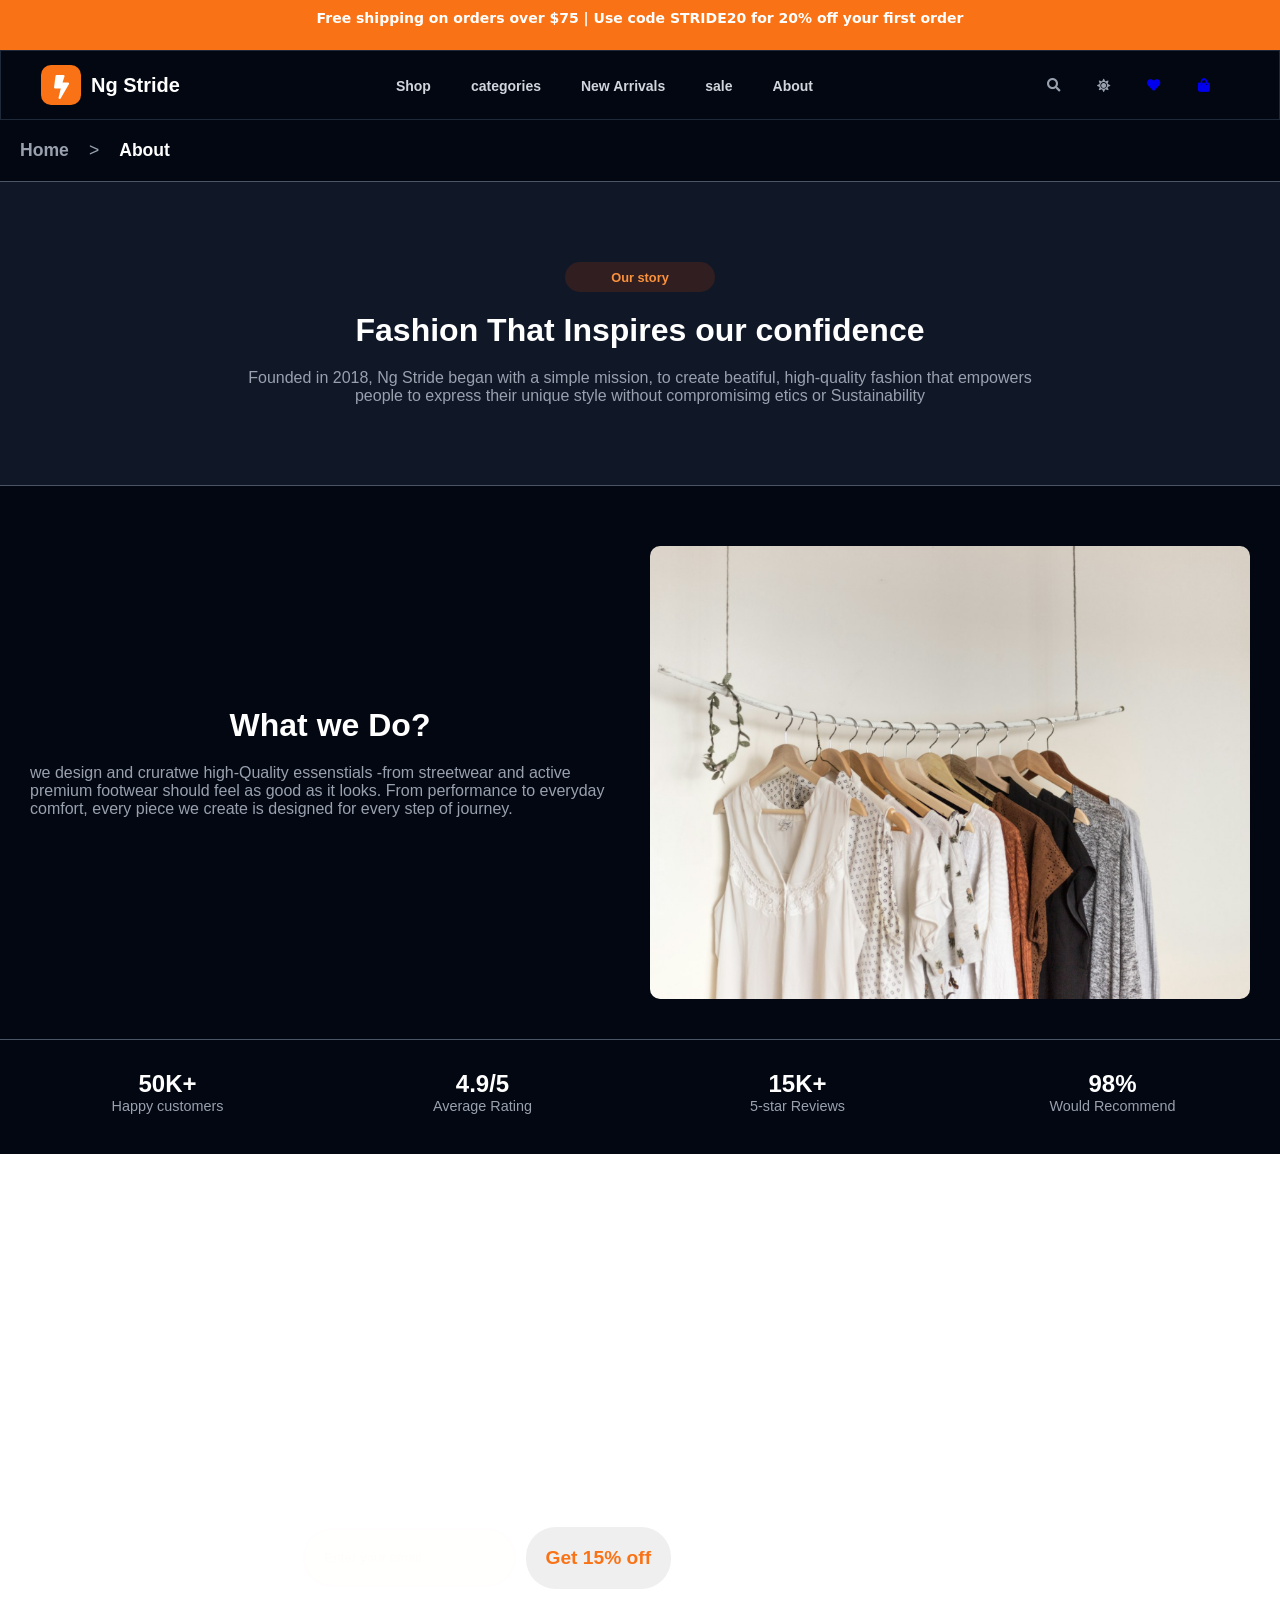
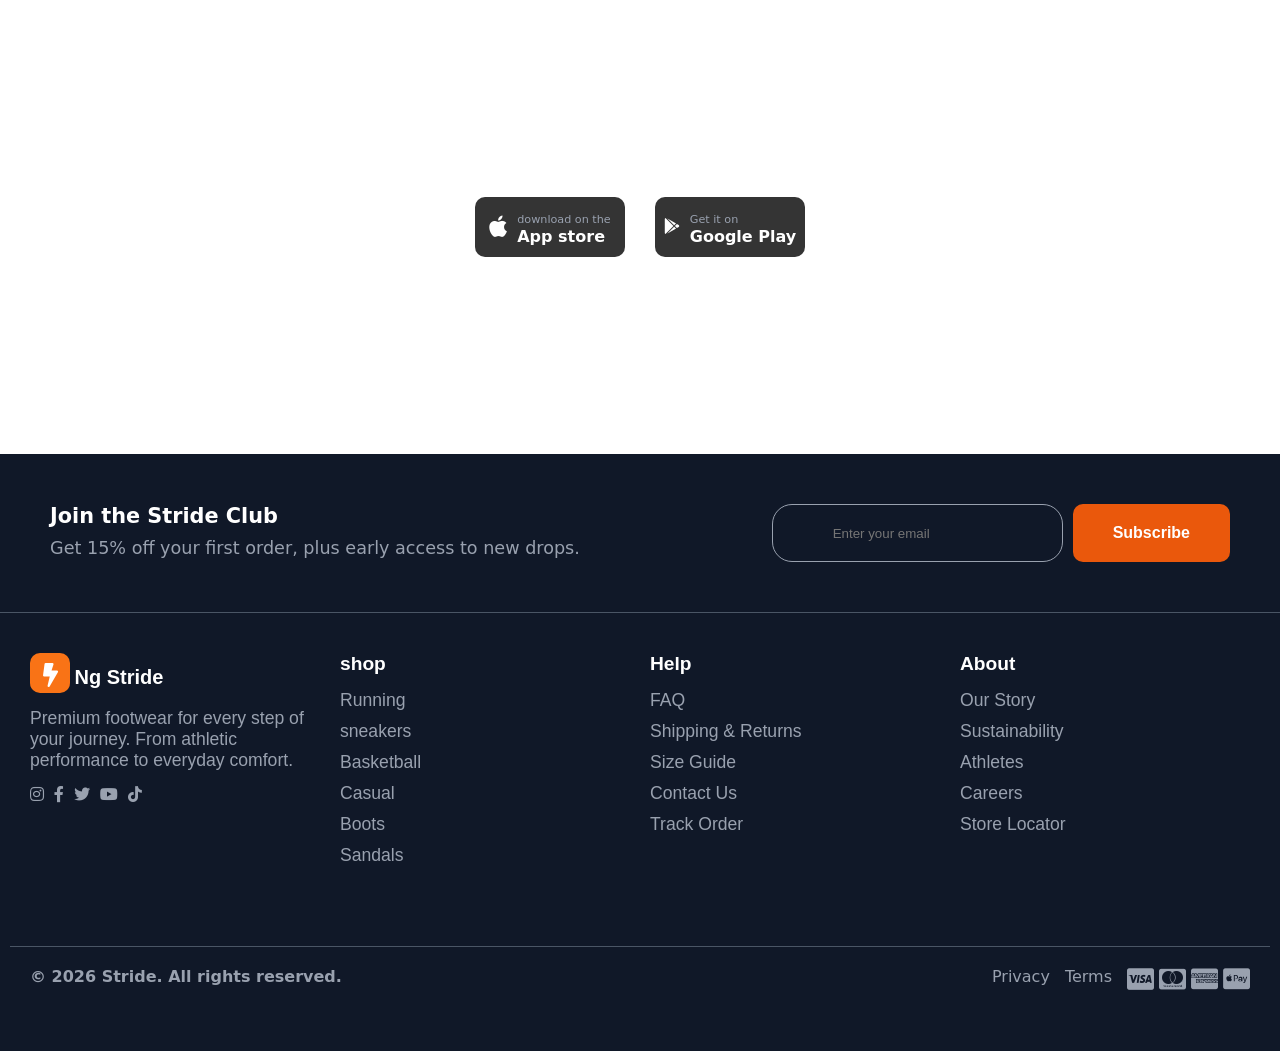
==== pages/about.html @ d8aba614 "eighth initialiation" ====
<!DOCTYPE html>
<html lang="en">
<head>
    <meta charset="UTF-8">
    <meta name="viewport" content="width=device-width, initial-scale=1.0">
    <title>Ng stride</title>
</head>
<link rel="stylesheet" href="../Assets/css/about.css">
<link rel="stylesheet" href="../Assets/fontawesome-free-5.15.4-web/css/all.min.css">
<body>
     <div class="head">
            <h1>Free shipping on orders over $75 | Use code STRIDE20 for 20% off your first order</h1>
         </div>
       
    <header class="header">
         <!-- Header begins -->
                <button class="allbtn" id="togglebtn"><i class="fas fa-bars"></i></button>
            <div class="logocon">
            <i class="fas fa-bolt head"></i>
            <a href="../index.html" class="logo "><strong>Ng Stride</strong></a>
         </div>
    <nav class="navcon" id="nav">
        <ul id="links">
            <li><a href="./pages/shop.html">Shop</a></li>
            <li><a href="./categories.html">categories</a></li>
            <li><a href="./pages/Newarrivals.html">New Arrivals</a></li>
            <li><a href="./pages/sale.html">sale</a></li>
            <li><a href="./pages/about.html">About</a></li>
          <ul class="specials">
            <li><a href="./pages/wishlist.html">wishlist</a></li>
            <li><a href="../index.html">My account</a></li>
          </ul>
        </ul>
          </nav>
         <div class="icons">
            <button class="allbtn">
               <i class="fa fa-search"></i>
            </button>
             <button class="allbtn">
                <i class="fas fa-sun"></i>
             </button>
             <button class="allbtn btn"><a href="./pages/wishlist.html"><i class="fas fa-heart"></i></a></button>
             <button class="allbtn"><a href="./pages/wishlist.html"><i class="fa fa-shopping-bag"></i></a></button>
        </div>
          <!-- Header Ends -->
    </header>
    <!-- main begins -->
    <main class="main">
        <!-- categotry head -->
       <div class="categoryhead">
        <h5><a href="../index.html">Home</a></h5>
        <p>></p>
        <h5>About</h5>
       </div>
       <!-- End of category head -->
        <!-- Beginning of fashion -->
       <section>
        <div class="fashion">
            <h5>Our story</h5>
             <h3>Fashion That Inspires our confidence</h3>
             <p>Founded in 2018, Ng Stride began with a simple mission, to create beatiful, high-quality fashion that empowers people to express their unique style without compromisimg etics or Sustainability</p>
        </div>
       </section>
       <!-- End of fashion -->
        <!-- Beginning of what we offer-->
       <section class="whatwedo">
         <div class="whatwedocont">
             <div class="whatweoffer">
           <h1>What we Do?</h1>
           <p>we design and cruratwe high-Quality essenstials -from streetwear and active premium footwear should feel as good as it looks. From performance to everyday comfort, every piece we create is designed for every step of journey.
           </p>
           <p>

           </p>
       </div>
       <div class="imaage">
         <img src="../Assets/images/clothingimage.PNG" alt="" width="100%" class="clothingbg">
       </div>
         </div>
       </section>
    <!-- End of what we offer-->
     <section class="tablecont">
      <!-- happy Customers -->
                  <div class="happycont">
                          <div class="happycustomers">
                        <h1>50K+</h1>
                        <p>Happy customers</p>
                     </div>
                     <div class="happycustomers">
                        <h1>4.9/5</h1>
                        <p>Average Rating</p>
                     </div>
                     <div class="happycustomers">
                        <h1>15K+</h1>
                        <p>5-star Reviews</p>
                     </div>
                     <div>
                        <h1>98%</h1>
                        <p>Would Recommend</p>
                     </div>
                  </div>
                  <!-- end of happy customers -->
     </section>
        <!-- Ready to step up your game -->
              <section class="stepupcont">
               <div class="readytostepup">
               <h1>Ready to step up your game ?</h1>
               <p class="stridepara">Join the Stride community and get 15% off your first order. Plus, early access to new releases and exclusive member-only deals.</p>
               <div class="buttons">
                  <div class="inputcont">
                  <input type="text" name="" id="" placeholder="Enter your email" class="input">
                  </div>
                  <button class="getcont">Get 15% off</button>
               </div>
                 <p>No spam, ever. Unsubscribe anytime.</p>
                <div class="appscont">
                     <p>Download Our App</p>
                     <div class="appstorage">
                       <div class="applestore">
                        <h2>
                           <i class="fab fa-apple"></i>
                        </h2>
                        <div class="applecont">
                            <span>download on the</span>
                           <h4>App store</h4>
                        </div>
                     </div>
                     <div class="applestore">
                        <h4><i class="fab fa-google-play"></i></h4>
                      <div class="applecont">
                        <span>Get it on</span>
                        <h4>Google Play</h4>
                        </div>
                     </div>
                  </div>
               </div>
               </div>
            </section>
            <!-- End of Ready to step up your game -->
            <!-- Join the Stride club -->
             <section class="Strideclub">
               <div class="joincont">
                  <div class="join">
                     <h3>Join the Stride Club</h3>
                     <p>Get 15% off your first order, plus early access to new drops.</p>
                  </div>
                   <form class="subscribe">
                          <input type="text" class="enteremail" placeholder="Enter your email">
                        <button class="subbtn">Subscribe</button>
                     </form>
               </div>
             </section>
             <!-- End of Stride club -->
    </main>
    <!-- Footer begins -->
    <footer class="footer">
   <section class="fisrtchildfooter">
   <div class="leftfooter">
      <div class="Ngstridecont">
         <div class="logocont">
            <i class="fas fa-bolt head"></i>
            <a href="../index.html" class="logo "><strong>Ng Stride</strong></a>
         </div>
         <p class="footerpre">
            Premium footwear for every step of your journey. From athletic performance to everyday comfort.
         </p>
         <div class="footericons">
            <i class="fab fa-instagram"></i>
            <i class="fab fa-facebook-f"></i>
            <i class="fab fa-twitter"></i>
            <i class="fab fa-youtube"></i>
            <i class="fab fa-tiktok"></i>
         </div>
      </div>
         <article class="footerlinks">
         <h3>shop</h3>
         <ul class="shoplink">
            <li><a href="#">Running</a></li>
            <li><a href="#">sneakers</a></li>
            <li><a href="#">Basketball</a></li>
            <li><a href="#">Casual</a></li>
            <li><a href="#">Boots</a></li>
            <li><a href="#">Sandals</a></li>
         </ul>
      </article>
       <article class="footerlinks">
         <h3>Help</h3>
         <ul class="shoplink">
            <li><a href="#">FAQ</a></li>
            <li><a href="#">Shipping & Returns</a></li>
            <li><a href="#">Size Guide</a></li>
            <li><a href="#">Contact Us</a></li>
            <li><a href="#">Track Order</a></li>
         </ul>
      </article>
       <article class="footerlinks">
         <h3>About</h3>
         <ul class="shoplink">
            <li><a href="#">Our Story</a></li>
            <li><a href="#">Sustainability</a></li>
            <li><a href="#">Athletes</a></li>
            <li><a href="#">Careers</a></li>
            <li><a href="#">Store Locator</a></li>
         </ul>
      </article>
   </div>
   </section>
   <section class="Secondchildfooter">
      <h4>© 2026 Stride. All rights reserved.</h4>
      <div class="privacy">
         <p>Privacy</p>
         <p>Terms</p>
         <div class="privacyicons">
            <i class="fab fa-cc-visa"></i>
            <i class="fab fa-cc-mastercard"></i>
            <i class="fab fa-cc-amex"></i>
            <i class="fab fa-cc-apple-pay"></i>
         </div>
      </div>
   </section>
    </footer>
    <!-- footer ends -->
    <script src="../Assets/js/header.js"></script>
</body>
</html>
---- Assets/css/about.css ----
@import "./style.css";
@import "./header.css";
@import "./footer.css";
*{
    margin: 0px;
    padding: 0px;
    box-sizing: border-box;
}
.categoryhead{
    display: flex;
    gap: 20px;
     border-bottom: solid 0.5px var(--color-gray-600);
    padding: 20px;
    background-color: var(--color-gray-950);
    font-family: 'Gill Sans', 'Gill Sans MT', Calibri, 'Trebuchet MS', sans-serif;
}
.categoryhead h5 a{
      color: var(--color-gray-400);
      font-size: 1.1rem;
}
.categoryhead p{
    text-align: center;
      color: var(--color-gray-400);
      font-size: 1.1rem;
}
.categoryhead h5{
     color: var(--color-white);
      font-size: 1.1rem;
}
.fashion{
     display: flex;
     flex-direction: column;
     gap: 20px;
     align-items: center;
    justify-content: center;
    font-family: Verdana, Geneva, Tahoma, sans-serif;
   background-color: var(--color-gray-900);
   padding: 20px;
   padding-bottom: 80px;
   padding-top: 80px;
}
.fashion h5{
    display: flex;
    align-items: center;
    justify-content: center;
    width: 150px;
    height: 30px;
    background-color: var(--brownicon);
    color: var(--color-primary-400);
    font-size: 0.8rem;
    border-radius: 20px;
}
.fashion h3{
    display: flex;
    font-size: 2rem;
    color: var(--color-white);
    text-align: center;
}
.fashion p{
    display: flex;
    text-align: center;
    color: var(--color-gray-400);
    font-size: 1rem;
    max-width: 800px;
}
.whatwedo{
    display: flex;
    flex-direction: column;
    background-color: var(--color-gray-950);
     border-top: solid 0.5px var(--color-gray-600);
    padding: 30px;
   padding-bottom: 40px;
   padding-top: 60px;
   font-family: Verdana, Geneva, Tahoma, sans-serif;
}
.whatwedocont{
    display: grid;
    grid-template-columns: repeat(2, 1fr);
    gap: 20px;
}
.whatweoffer{
    display: flex;
    flex-direction: column;
    align-items: center;
    justify-content: center;
    gap: 20px;
}
.whatweoffer h1{
    display: flex;
    font-size: 2rem;
    color: var(--color-white);
    text-align: center;
}
.whatweoffer p{
    display: flex;
    /* text-align: center; */
    color: var(--color-gray-400);
    font-size: 1rem;

}
.imaage{
    display: flex;
    width: 100%;
    border-radius: 10px;
}
.clothingbg{
    display: flex;
    width: 100%;
    border-radius: 10px;
}
.tablecont{
     display: flex;
    flex-direction: column;
    background-color: var(--color-gray-950);
     border-top: solid 0.5px var(--color-gray-600);
    padding: 30px;
   padding-bottom: 40px;
   padding-top: 30px;
   font-family: Verdana, Geneva, Tahoma, sans-serif;
}
.happycont{
    display: grid;
    grid-template-columns: repeat(4, 1fr);
    gap: 40px;
    place-items: center;
}
.happycont h1{
     display: flex;
     align-items: center;
    font-size: 1.5rem;
    color: var(--color-white);
    text-align: center;
    justify-content: center;
}
.happycont p{
     display: flex;
     align-items: center;
     justify-content: center;
    /* text-align: center; */
    color: var(--color-gray-400);
    font-size: 0.9rem;

}
.stepupcont{
     min-height: 100vh;
    width: 100%;
    display: flex;
    align-items: center;
    justify-content: center;
    background-image: 
    linear-gradient(rgba(255,255,255,0.05) 1px, transparent 1px),
    linear-gradient(90deg, rgba(255,255,255,0.05)  1px, transparent 1px),
    linear-gradient(135deg, var(--color-primary-600) );
    background-size: 50px 50px,
                 50px 50px, 
                 cover 
    ;
    background-position: 0 0,
    0 0,
    center;
    position:relative;
    left: 0px;
    right: 0px;
    gap: 30px;
    padding: 50px;
}
.readytostepup{
    display: flex;
    flex-direction: column;
    align-items: center;
    color: var(--color-white);
    justify-content: center;
    gap: 20px;
    font-family: system-ui, -apple-system, BlinkMacSystemFont, 'Segoe UI', Roboto, Oxygen, Ubuntu, Cantarell, 'Open Sans', 'Helvetica Neue', sans-serif;
}
.readytostepup h1{
    font-size: 2.5rem;
    text-align: center;
}
.stridepara{
    text-align: center;
    font-size: 1.2rem;
    font-weight: 500;
    max-width: 570px;
}
.buttons{
   display: flex;
   gap: 10px;
  width: 100%; 
   flex-wrap: wrap;
   margin-top: 20px;
}
.inputcont{
    display: flex;
    justify-content: center;
    align-items: center;
    border-radius: 30px;
      
}
.inputcont:focus-within{
 border: 2px solid var(--color-primary-500);
}
.input{
    display: flex;
    flex-direction: column;
    background: var(--color-primary-50T);
    color:  var(--color-white);
    border-radius: 30px;
     border: 1px solid var(--color-primary-600);
     border: none;
     padding-left: 20px;
     border: 2px solid rgba(255, 250, 250, 0.363);
     font-weight: 500;
     width: 100%;
     padding: 20px;
}
.input::placeholder{
    color:  rgba(255, 250, 250, 0.363);
}
.input:focus{
      border: 2px solid var(--color-white);
      outline: none;
}
.getcont{
    display: flex;
    align-items: center;
    justify-content: center;
    /* width: 150px; */
    border-radius: 30px;
    border: none;
    color: var(--color-primary-500);
    font-weight: 600;
    font-size: 1.2rem;
     padding: 20px;
}
.appscont{
    display: flex;
    flex-direction: column;
    align-items: center;
    justify-content: center;
    margin-top: 100px;
    gap: 30px;
}
.appstorage{
    display: flex;
    align-items: center;
    justify-content: center;
    gap: 30px;
    font-family: system-ui, -apple-system, BlinkMacSystemFont, 'Segoe UI', Roboto, Oxygen, Ubuntu, Cantarell, 'Open Sans', 'Helvetica Neue', sans-serif;
}
.applestore{
    display: flex;
   align-items: center;
    justify-content: center;
    width: 150px;
    height: 60px;
    gap: 10px;
    border-radius: 10px;
 background-color: rgba(17, 17, 17, 0.85);
 transition: all 0.5s ease-in-out;
 cursor: pointer;
}
.applestore:hover{
    background-color: rgba(0, 0, 0, 1);
}
.applecont span{
    font-size: 0.7rem;
    color: var(--color-gray-400);
}
.Strideclub{
    display: flex;
    flex-direction: column;
     justify-content: space-between;
    background-color: var(--color-gray-900);
     padding: 50px 50px;
    padding-top: 50px;
}
.joincont{
    display: flex;
    justify-content: space-between;
    gap: 10px;
}
.join h3{
    color: var(--color-white);
    font-size: 1.3rem;
}
.join{
    display: flex;
    flex-direction: column;
    align-items: flex-start;
    gap: 10px;
}
.join p{
     color: var(--color-gray-400);
    font-size: 1.1rem;
   font-weight: 500;
    text-align: start;
}
.subscribe{
    display: flex;
    gap: 10px;
     font-family: system-ui, -apple-system, BlinkMacSystemFont, 'Segoe UI', Roboto, Oxygen, Ubuntu, Cantarell, 'Open Sans', 'Helvetica Neue', sans-serif;
}
.enteremail{
    border: none;
    padding: 20px 60px;
    background: transparent;
    border: 1px solid var(--color-gray-400);
    border-radius: 20px ;
    color: white;
}
.enteremail:focus{
outline: none;
 border: 6px double var(--color-primary-500);
}
.subbtn{
    padding: 20px 40px;
    border-radius: 10px;
    border: none;
    color: var(--color-white);
    background-color: var(--color-primary-600);
    font-size: 1rem;
    font-weight: 700;}
@media screen and (max-width:1023px){
    .happycont{
    display: grid;
    grid-template-columns: repeat(2, 1fr);
    place-items: center;
}
.Strideclub{
     display: flex;
     justify-content: center;
     align-items: center;
    background-color: var(--color-gray-900);
     padding: 50px 50px;
    padding-top: 50px;
}
.joincont{
    display: flex;
    flex-direction: column;
    justify-content: center;
    align-items: center;
    gap: 10px;
}
.join{
    display: flex;
    flex-direction: column;
    align-items: center;
    justify-content: center;
    gap: 10px;
    text-align: justify;
}
.join p{
    color: var(--color-gray-400);
    font-size: 1.1rem;
   font-weight: 500;
   text-align: center;
}
}
@media screen and (max-width:640px){
.whatwedocont{
    display: grid;
    grid-template-columns: 1fr;
}
.happycont{
    display: grid;
    grid-template-columns: 1fr;
    place-items: center;
}
.buttons{
    display: flex;
    flex-direction: column;
}
}
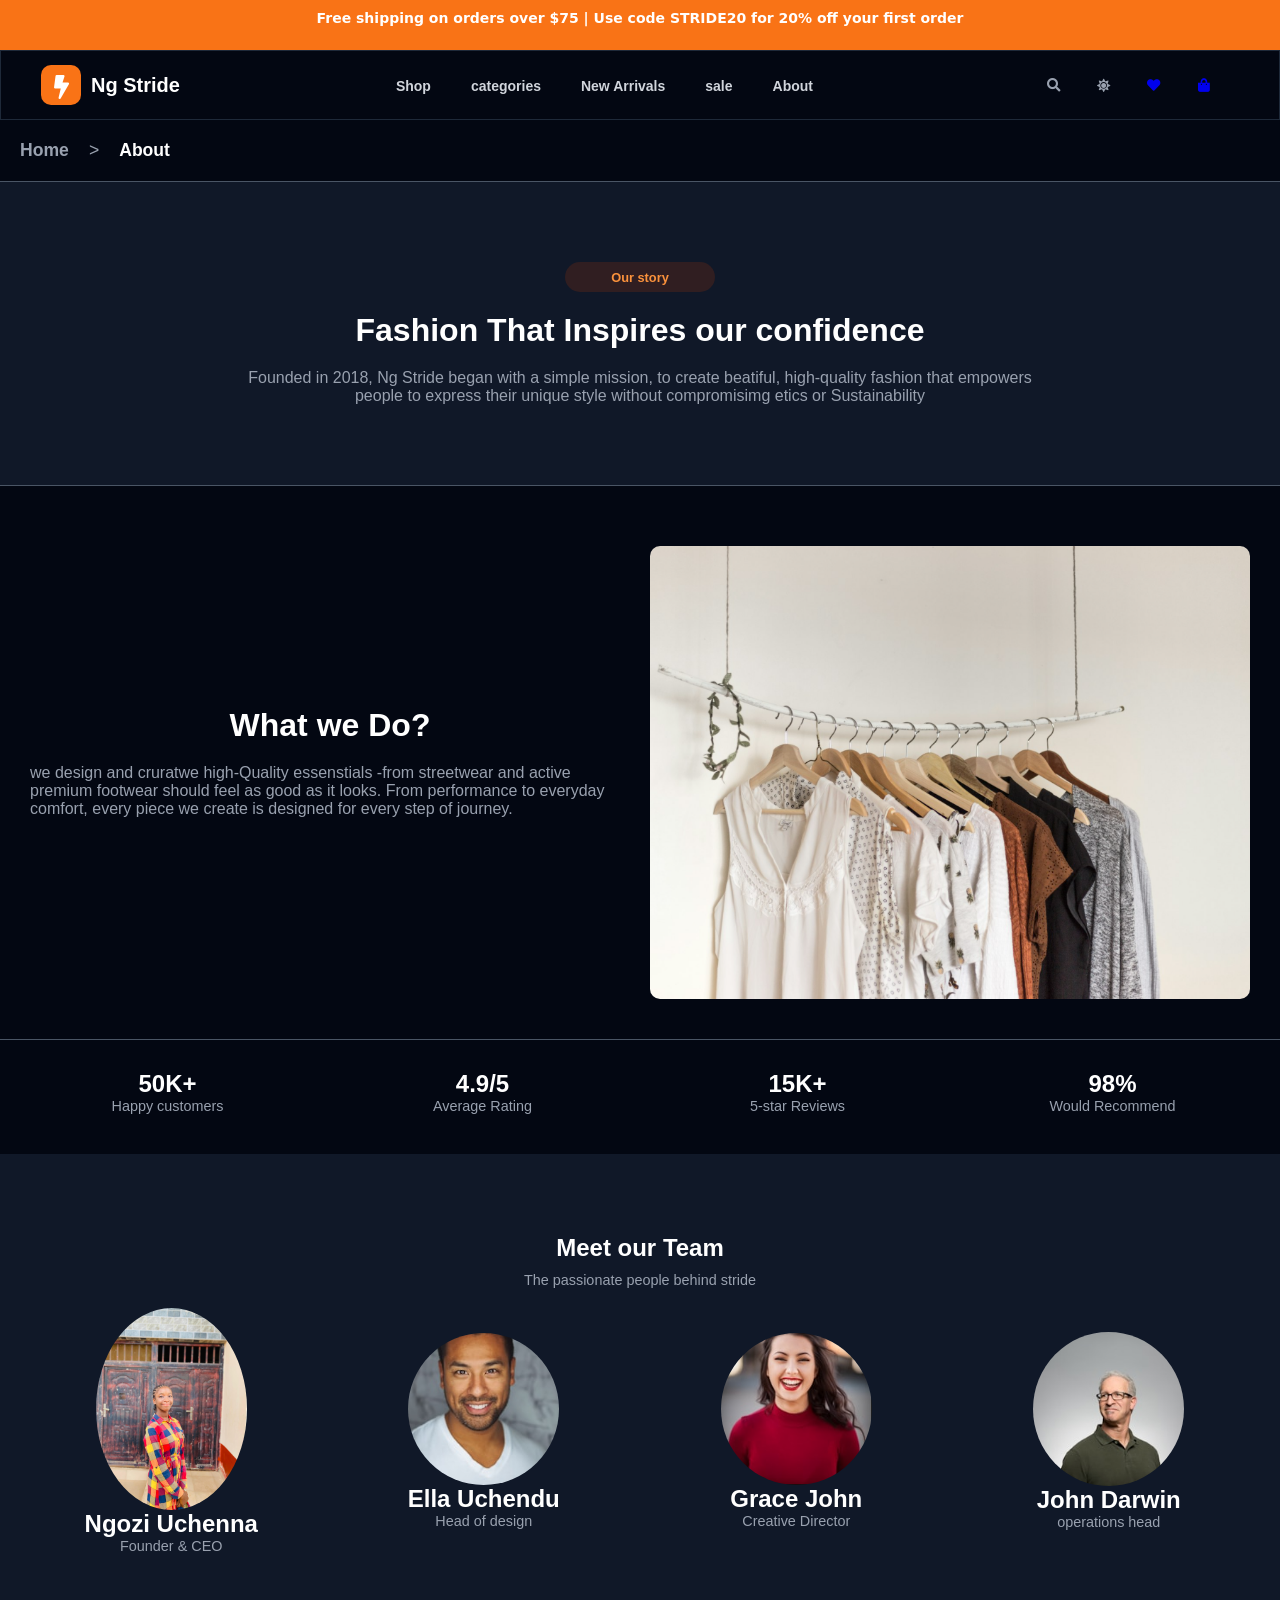
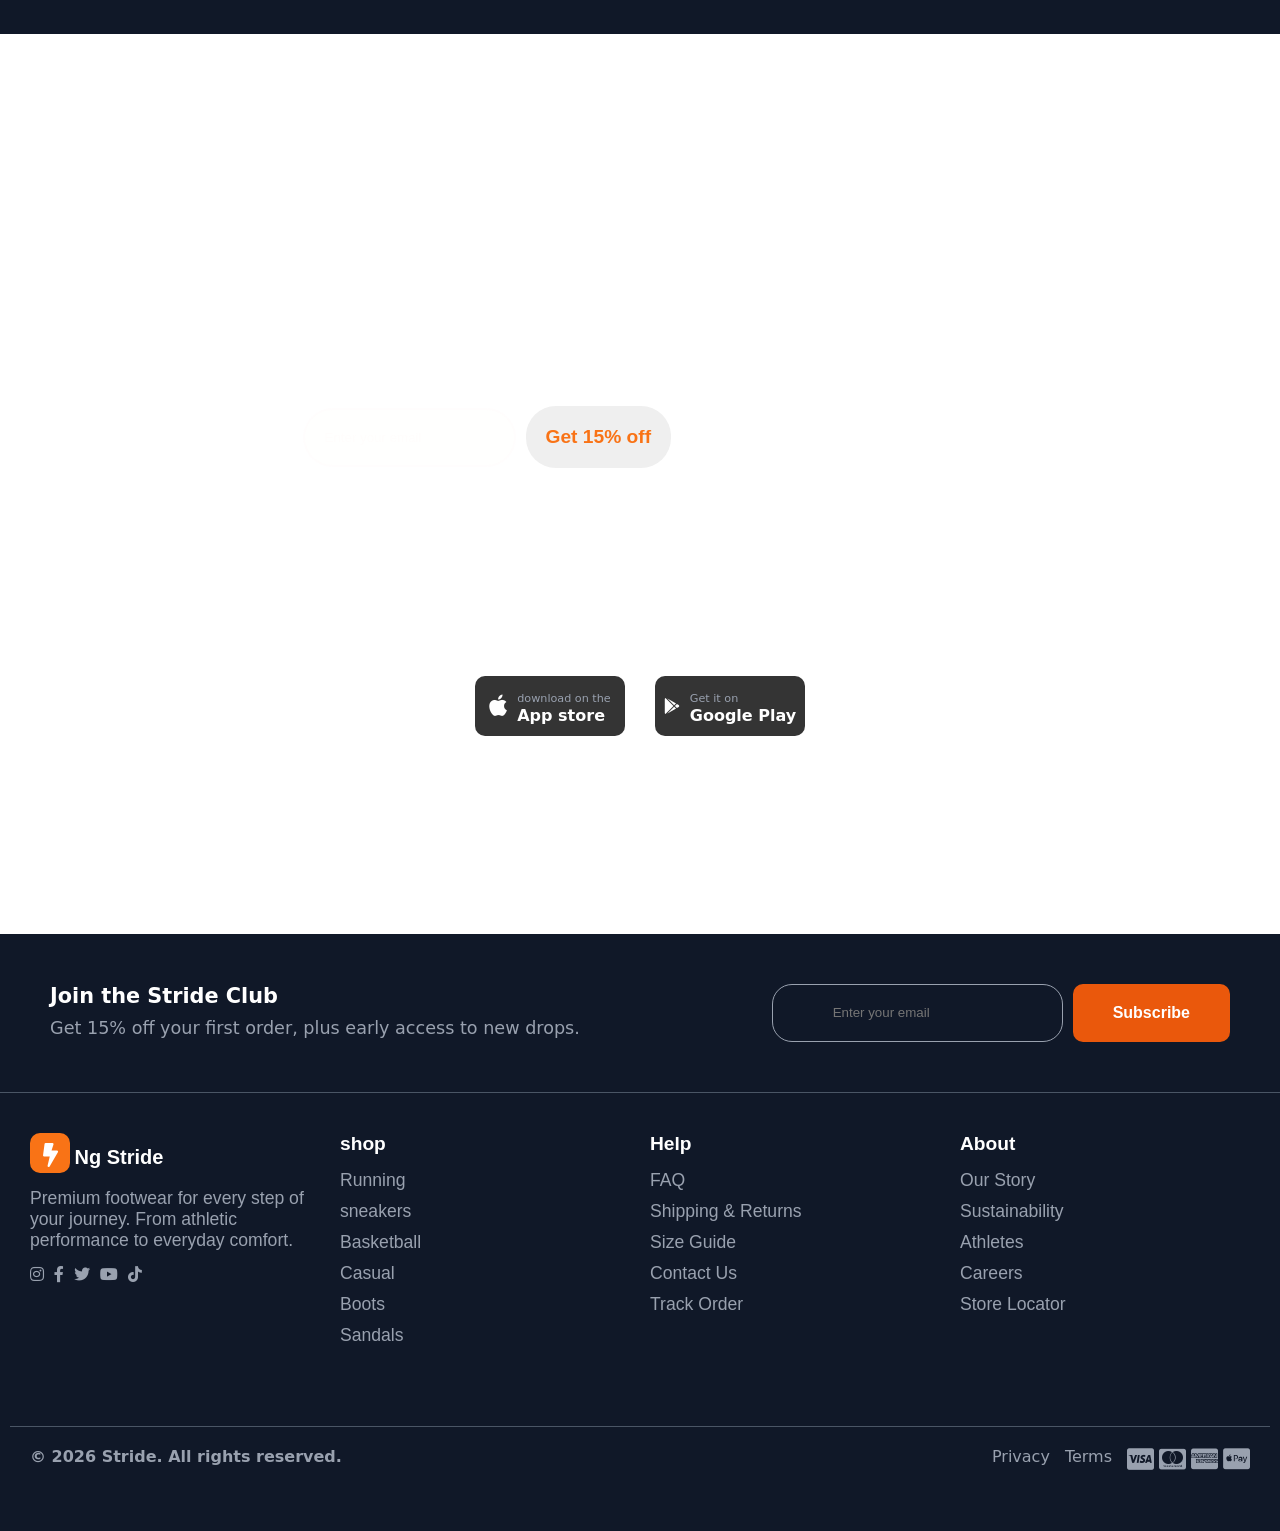
==== commit c2ff6ec2: "ninthinitialization" ====
--- a/pages/about.html
+++ b/pages/about.html
@@ -21,13 +21,13 @@
          </div>
     <nav class="navcon" id="nav">
         <ul id="links">
-            <li><a href="./pages/shop.html">Shop</a></li>
+            <li><a href="./shop.html">Shop</a></li>
             <li><a href="./categories.html">categories</a></li>
-            <li><a href="./pages/Newarrivals.html">New Arrivals</a></li>
-            <li><a href="./pages/sale.html">sale</a></li>
-            <li><a href="./pages/about.html">About</a></li>
+            <li><a href="./Newarrivals.html">New Arrivals</a></li>
+            <li><a href="./sale.html">sale</a></li>
+            <li><a href="./about.html">About</a></li>
           <ul class="specials">
-            <li><a href="./pages/wishlist.html">wishlist</a></li>
+            <li><a href="./wishlist.html">wishlist</a></li>
             <li><a href="../index.html">My account</a></li>
           </ul>
         </ul>
@@ -101,6 +101,39 @@
                   </div>
                   <!-- end of happy customers -->
      </section>
+     <!-- Meet our team -->
+      <section class="meetcont">
+         <div class="meetteam">
+             <div class="meetpeople">
+            <h1>Meet our Team</h1>
+            <p>The passionate people behind stride</p>
+         </div>
+         <div class="meetimg">
+            <div class="img">
+               <img src="../Assets/images/IMG-20260414-WA0020[1].jpg" alt="" class="newimg"  width="100%">
+               <h1>Ngozi Uchenna</h1>
+               <p>Founder & CEO</p>
+            </div>
+            <div class="img">
+               <img src="../Assets/images/profile1.PNG" alt=""
+              class="imagemeet"  >
+               <h1>Ella Uchendu</h1>
+               <p>Head of design</p>
+            </div>
+            <div class="img">
+               <img src="../Assets/images/profile2.PNG" alt="" class="imagemeet" >
+               <h1>Grace John</h1>
+               <p>Creative Director</p>
+            </div>
+            <div class="img">
+               <img src="../Assets/images/profile3.PNG" alt="" class="imagemeet" >
+               <h1>John Darwin</h1>
+               <p>operations head</p>
+            </div>
+         </div>
+         </div>
+      </section>
+      <!-- End of meet our team -->
         <!-- Ready to step up your game -->
               <section class="stepupcont">
                <div class="readytostepup">
--- a/Assets/css/about.css
+++ b/Assets/css/about.css
@@ -321,6 +321,76 @@
     background-color: var(--color-primary-600);
     font-size: 1rem;
     font-weight: 700;}
+    .meetcont{
+         flex-direction: column;
+     gap: 20px;
+     align-items: center;
+    justify-content: center;
+    font-family: Verdana, Geneva, Tahoma, sans-serif;
+   background-color: var(--color-gray-900);
+   padding: 20px;
+   padding-bottom: 80px;
+   padding-top: 80px;
+    }
+ .meetteam{
+    display: flex;
+    flex-direction: column;
+    gap: 20px;
+ }
+ .meetpeople{
+    display: flex;
+    flex-direction: column;
+    align-items: center;
+    justify-content: center;
+    gap: 10px;
+ }
+ .meetpeople h1{
+     display: flex;
+    font-size: 1.5rem;
+    color: var(--color-white);
+    text-align: center;
+ }
+ .meetpeople p{
+     display: flex;
+    text-align: center;
+    color: var(--color-gray-400);
+    font-size: 0.9rem;
+ }
+ .meetimg{
+      display: grid;
+      grid-template-columns: repeat(4, 1fr);
+      gap: 10px;
+      place-items: center;
+ }
+ .img{
+    display: flex;
+    flex-direction: column;
+    justify-content: center;
+    align-items: center;
+    width: 100%;
+ }
+ .img h1{
+     display: flex;
+    font-size: 1.5rem;
+    color: var(--color-white);
+    text-align: center;
+ }
+ .img p{
+      display: flex;
+    text-align: center;
+    color: var(--color-gray-400);
+    font-size: 0.9rem;
+ }
+ .imagemeet{
+    width: 50%;
+    border-radius: 50%;
+ }
+ .newimg{
+    width: 50%;
+     /* width:100px ;
+    height: 100px; */
+    border-radius: 50%;
+ }
 @media screen and (max-width:1023px){
     .happycont{
     display: grid;
@@ -356,6 +426,11 @@
    font-weight: 500;
    text-align: center;
 }
+.meetimg{
+    display: grid;
+    grid-template-columns: repeat(2, 1fr);
+    place-items: center;
+}
 }
 @media screen and (max-width:640px){
 .whatwedocont{
@@ -371,4 +446,9 @@
     display: flex;
     flex-direction: column;
 }
+.meetimg{
+    display: grid;
+    grid-template-columns: 1fr;
+    place-items: center;
+}
 }
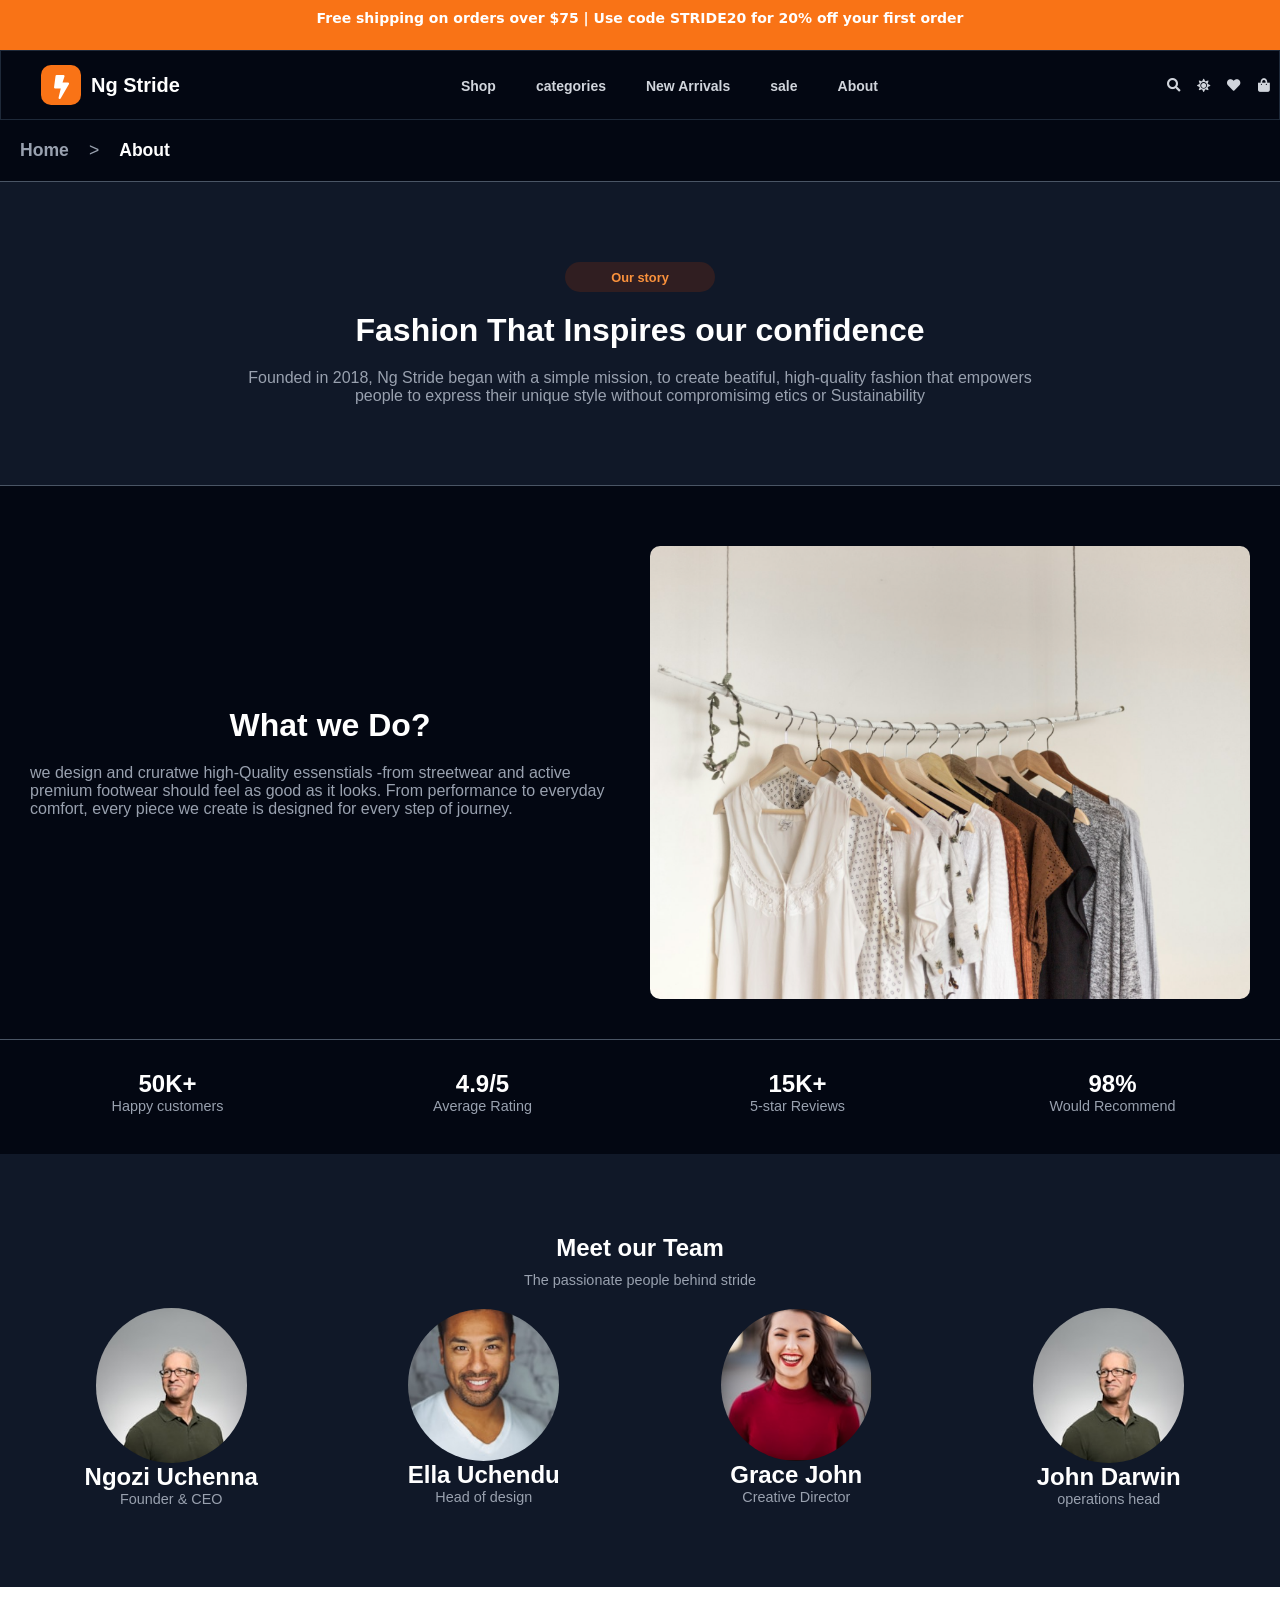
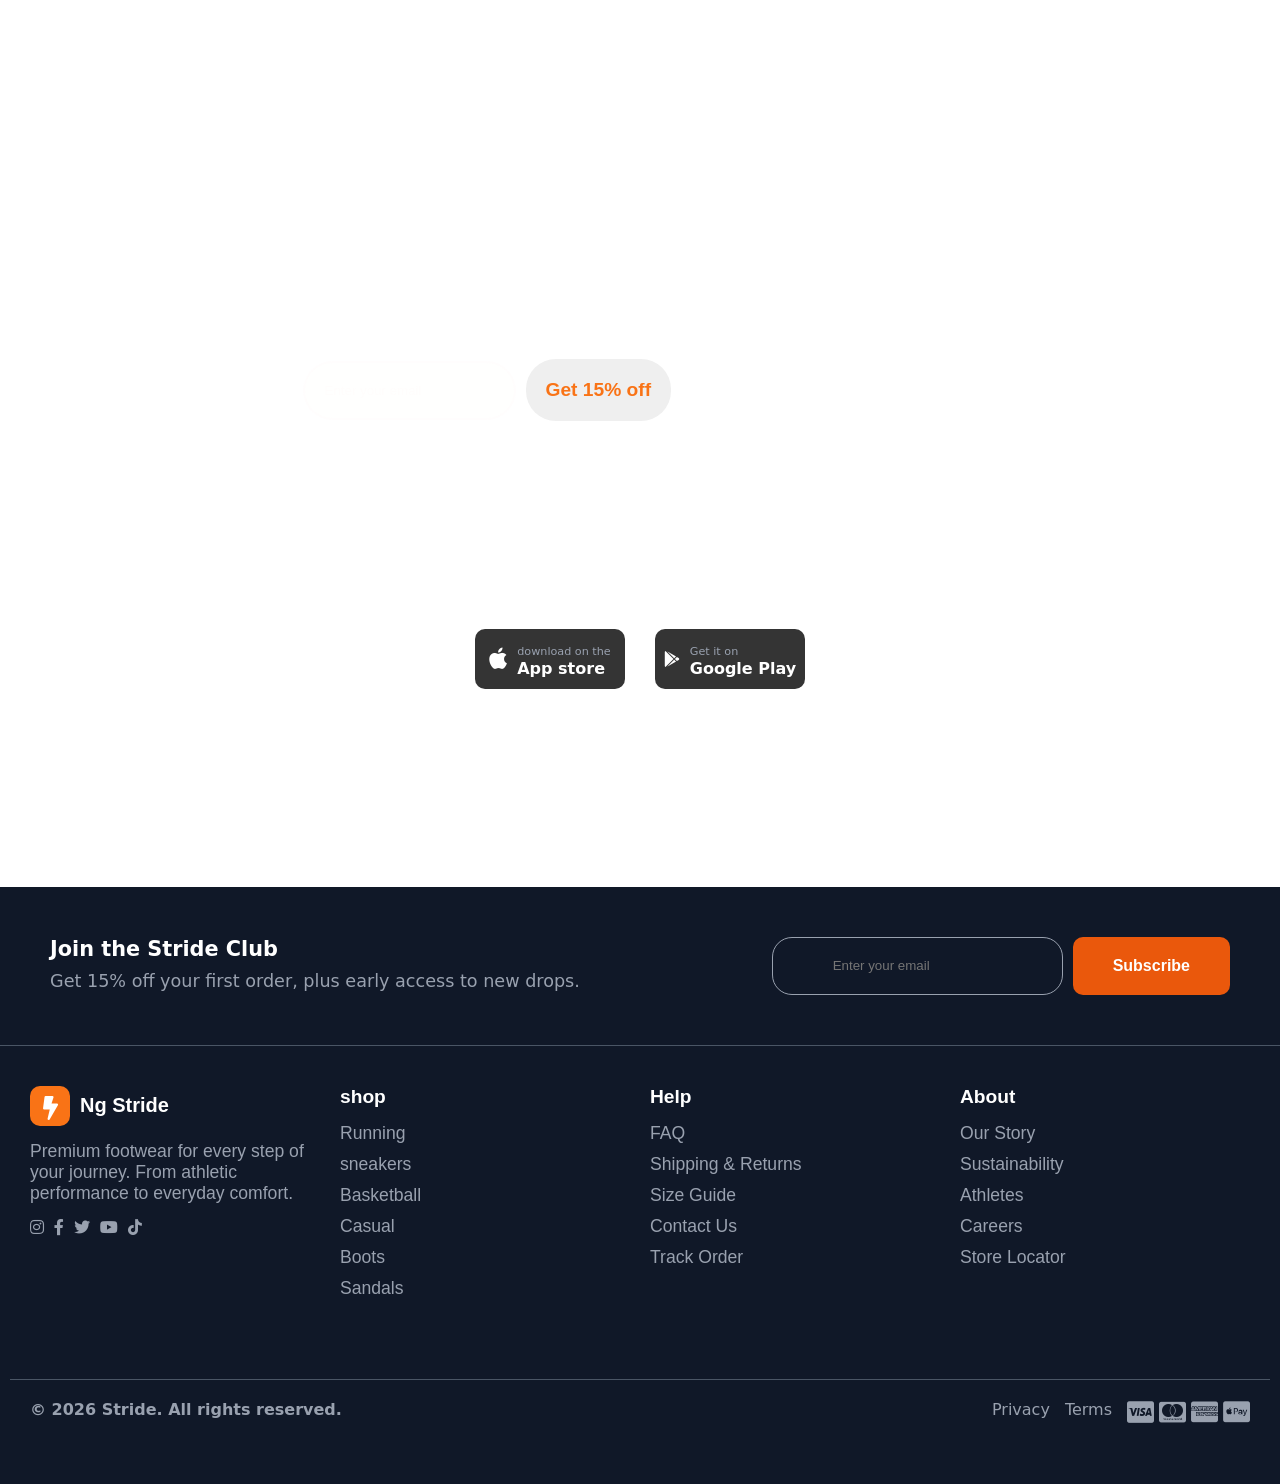
==== commit d2f507f8: "correctionproject" ====
--- a/pages/about.html
+++ b/pages/about.html
@@ -27,7 +27,7 @@
             <li><a href="./sale.html">sale</a></li>
             <li><a href="./about.html">About</a></li>
           <ul class="specials">
-            <li><a href="./wishlist.html">wishlist</a></li>
+            <li><a href="../index.html">wishlist</a></li>
             <li><a href="../index.html">My account</a></li>
           </ul>
         </ul>
@@ -110,7 +110,7 @@
          </div>
          <div class="meetimg">
             <div class="img">
-               <img src="../Assets/images/IMG-20260414-WA0020[1].jpg" alt="" class="newimg"  width="100%">
+               <img src="../Assets/images/profile3.PNG" alt="" class="newimg"  width="100%">
                <h1>Ngozi Uchenna</h1>
                <p>Founder & CEO</p>
             </div>
--- a/Assets/css/about.css
+++ b/Assets/css/about.css
@@ -320,13 +320,19 @@
     color: var(--color-white);
     background-color: var(--color-primary-600);
     font-size: 1rem;
-    font-weight: 700;}
+    font-weight: 700;
+    cursor: pointer;
+    transition: all 0.5s ease-in;
+    .subbtn:hover{
+       background-color: var(--color-primary-800);
+    }
+}
     .meetcont{
-         flex-direction: column;
-     gap: 20px;
-     align-items: center;
-    justify-content: center;
-    font-family: Verdana, Geneva, Tahoma, sans-serif;
+    flex-direction: column;
+    gap: 20px;
+  align-items: center;
+   justify-content: center;
+   font-family: Verdana, Geneva, Tahoma, sans-serif;
    background-color: var(--color-gray-900);
    padding: 20px;
    padding-bottom: 80px;
@@ -361,6 +367,7 @@
       grid-template-columns: repeat(4, 1fr);
       gap: 10px;
       place-items: center;
+      object-fit: cover;
  }
  .img{
     display: flex;
@@ -450,5 +457,11 @@
     display: grid;
     grid-template-columns: 1fr;
     place-items: center;
+    object-fit: cover;
+}
+.subscribe{
+    display: flex;
+    flex-direction: column;
+    gap: 10px;
 }
 }
